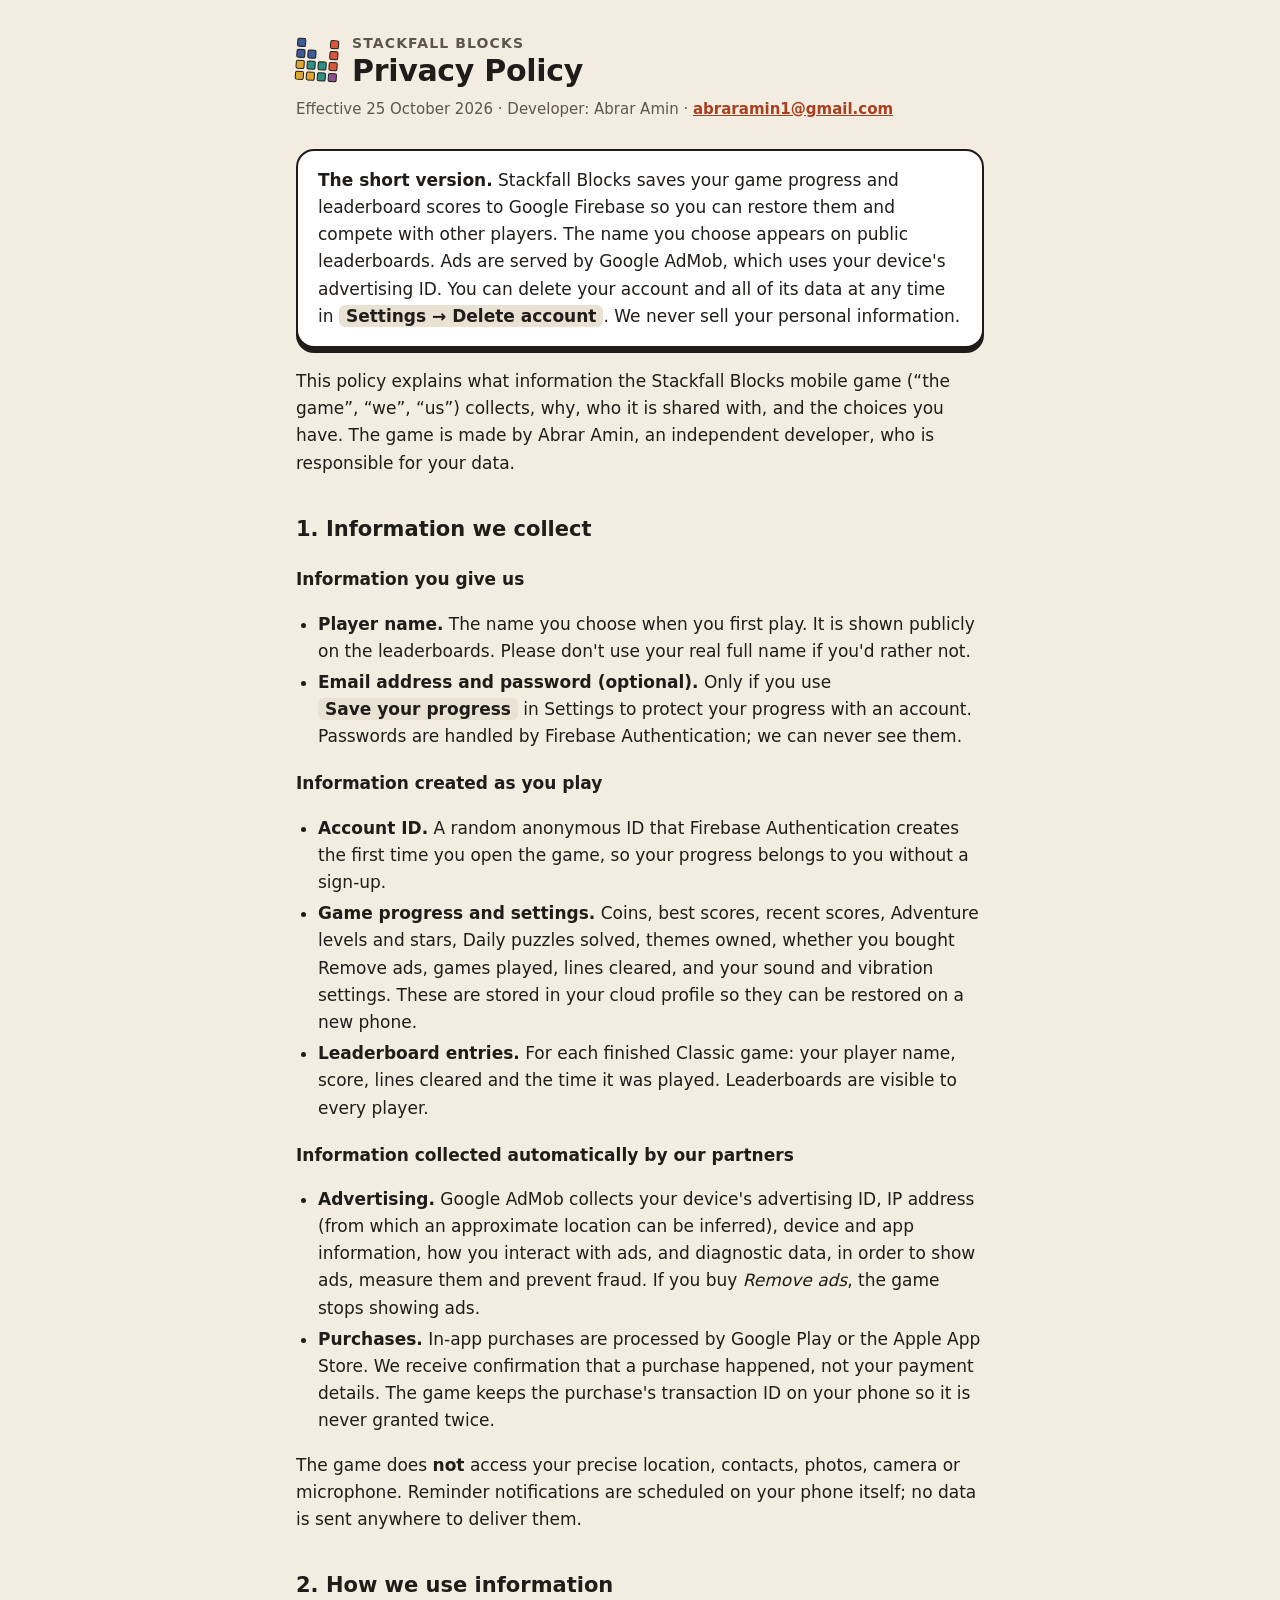
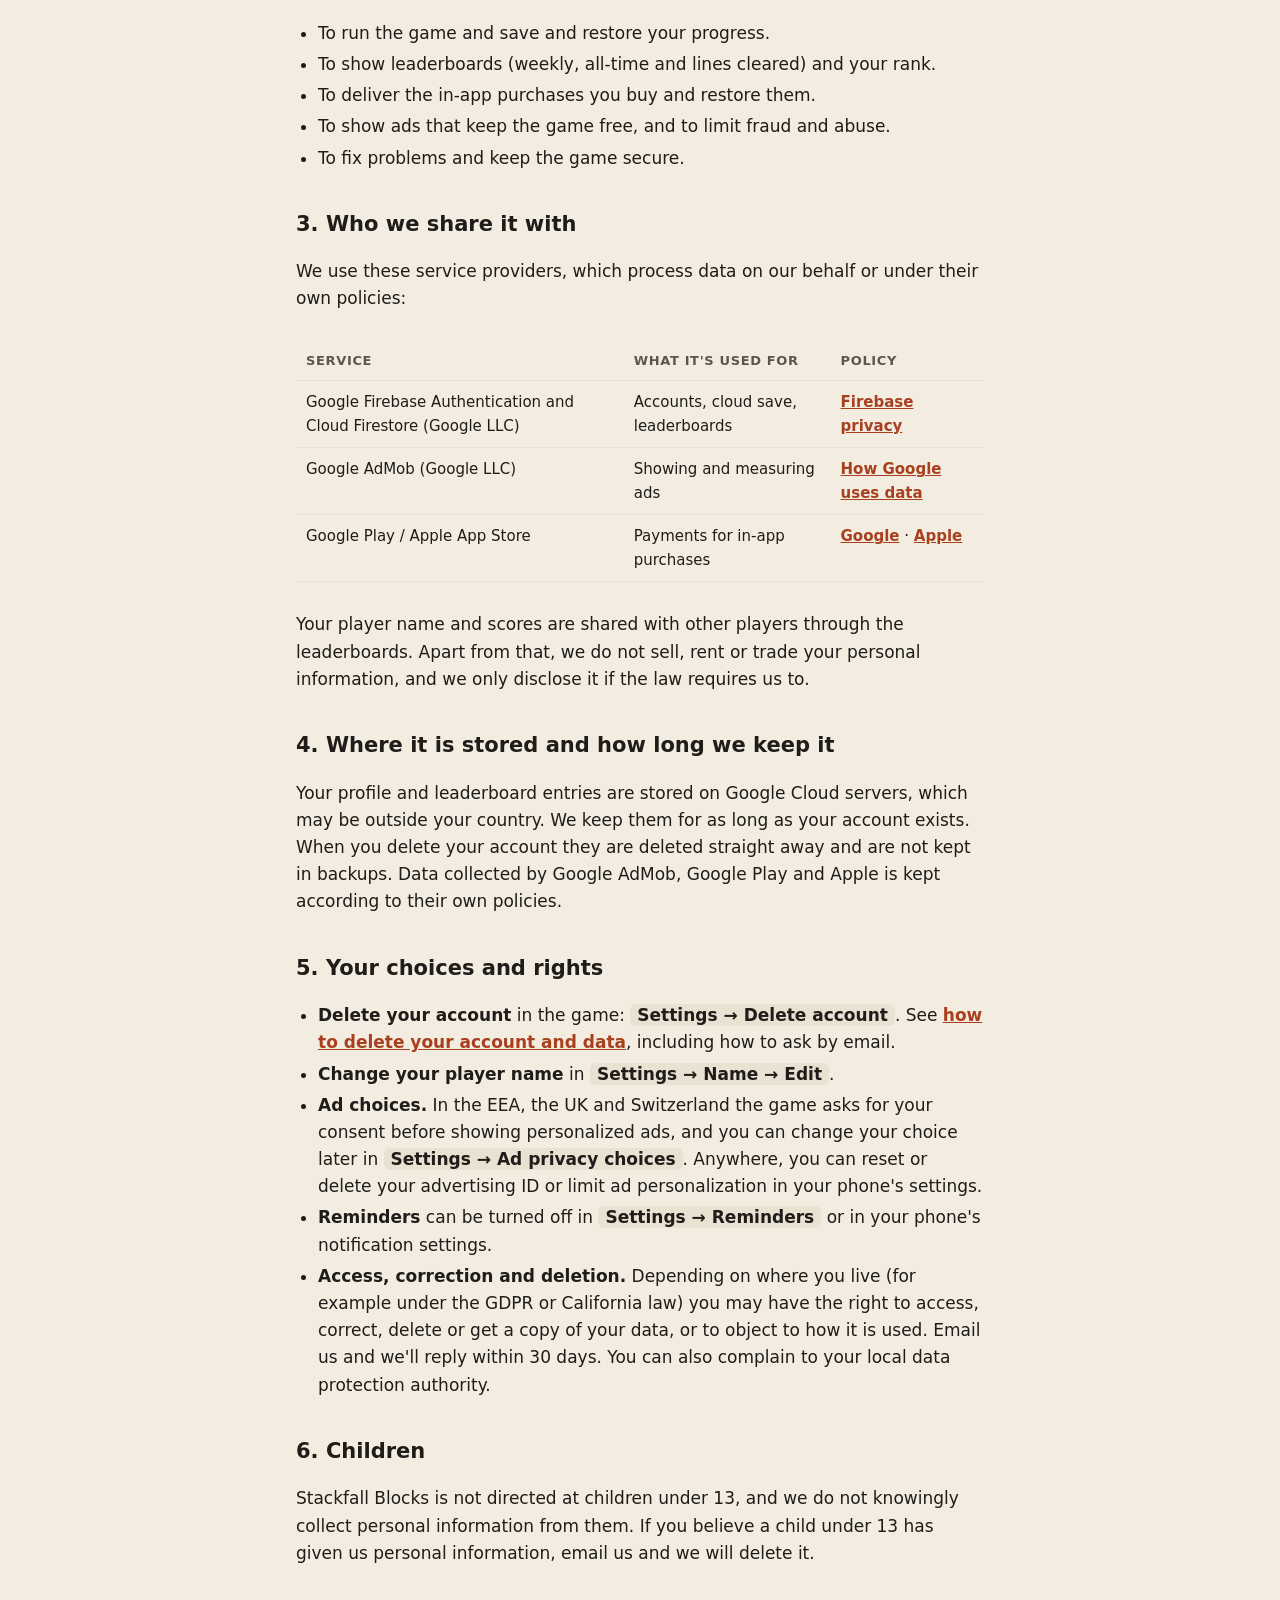
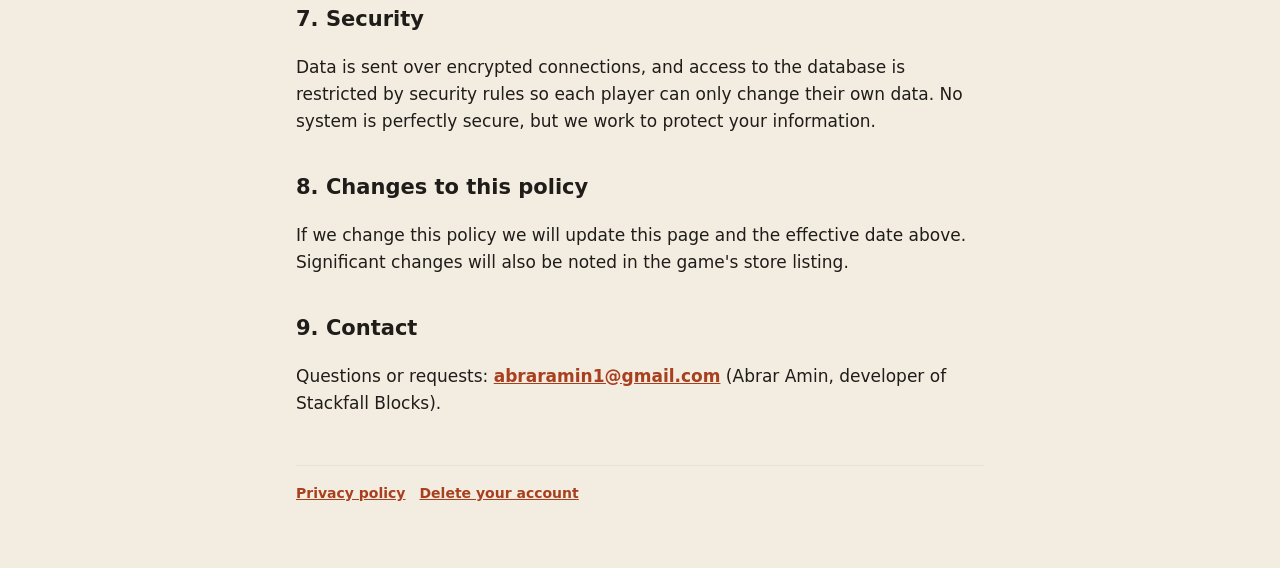
==== stackfall-blocks/privacy.html @ 4e66fdc2 "Stackfall Blocks: privacy policy and account deletion pages" ====
<!doctype html>
<html lang="en">
<head>
<meta charset="utf-8">
<meta name="viewport" content="width=device-width, initial-scale=1">
<title>Stackfall Blocks Privacy Policy</title>
<meta name="description" content="Privacy policy for the Stackfall Blocks puzzle game by Abrar Amin.">
<link rel="stylesheet" href="style.css">
</head>
<body>
<main>
<header>
  <div class="logo" aria-hidden="true">
    <i style="background:#3D5A99"></i><i class="x"></i><i class="x"></i><i style="background:#D9573B"></i>
    <i style="background:#3D5A99"></i><i style="background:#3D5A99"></i><i class="x"></i><i style="background:#D9573B"></i>
    <i style="background:#E0A632"></i><i style="background:#2F8F83"></i><i style="background:#2F8F83"></i><i style="background:#D9573B"></i>
    <i style="background:#E0A632"></i><i style="background:#E0A632"></i><i style="background:#2F8F83"></i><i style="background:#8A4F8F"></i>
  </div>
  <div>
    <div class="app">Stackfall Blocks</div>
    <h1>Privacy Policy</h1>
  </div>
</header>
<p class="meta">Effective 25 October 2026 · Developer: Abrar Amin · <a href="mailto:abraramin1@gmail.com">abraramin1@gmail.com</a></p>

<div class="card">
  <p><strong>The short version.</strong> Stackfall Blocks saves your game progress and leaderboard scores to Google Firebase so you can restore them and compete with other players. The name you choose appears on public leaderboards. Ads are served by Google AdMob, which uses your device's advertising ID. You can delete your account and all of its data at any time in <span class="kbd">Settings → Delete account</span>. We never sell your personal information.</p>
</div>

<p>This policy explains what information the Stackfall Blocks mobile game (“the game”, “we”, “us”) collects, why, who it is shared with, and the choices you have. The game is made by Abrar Amin, an independent developer, who is responsible for your data.</p>

<h2>1. Information we collect</h2>

<h3>Information you give us</h3>
<ul>
  <li><strong>Player name.</strong> The name you choose when you first play. It is shown publicly on the leaderboards. Please don't use your real full name if you'd rather not.</li>
  <li><strong>Email address and password (optional).</strong> Only if you use <span class="kbd">Save your progress</span> in Settings to protect your progress with an account. Passwords are handled by Firebase Authentication; we can never see them.</li>
</ul>

<h3>Information created as you play</h3>
<ul>
  <li><strong>Account ID.</strong> A random anonymous ID that Firebase Authentication creates the first time you open the game, so your progress belongs to you without a sign-up.</li>
  <li><strong>Game progress and settings.</strong> Coins, best scores, recent scores, Adventure levels and stars, Daily puzzles solved, themes owned, whether you bought Remove ads, games played, lines cleared, and your sound and vibration settings. These are stored in your cloud profile so they can be restored on a new phone.</li>
  <li><strong>Leaderboard entries.</strong> For each finished Classic game: your player name, score, lines cleared and the time it was played. Leaderboards are visible to every player.</li>
</ul>

<h3>Information collected automatically by our partners</h3>
<ul>
  <li><strong>Advertising.</strong> Google AdMob collects your device's advertising ID, IP address (from which an approximate location can be inferred), device and app information, how you interact with ads, and diagnostic data, in order to show ads, measure them and prevent fraud. If you buy <em>Remove ads</em>, the game stops showing ads.</li>
  <li><strong>Purchases.</strong> In-app purchases are processed by Google Play or the Apple App Store. We receive confirmation that a purchase happened, not your payment details. The game keeps the purchase's transaction ID on your phone so it is never granted twice.</li>
</ul>

<p>The game does <strong>not</strong> access your precise location, contacts, photos, camera or microphone. Reminder notifications are scheduled on your phone itself; no data is sent anywhere to deliver them.</p>

<h2>2. How we use information</h2>
<ul>
  <li>To run the game and save and restore your progress.</li>
  <li>To show leaderboards (weekly, all-time and lines cleared) and your rank.</li>
  <li>To deliver the in-app purchases you buy and restore them.</li>
  <li>To show ads that keep the game free, and to limit fraud and abuse.</li>
  <li>To fix problems and keep the game secure.</li>
</ul>

<h2>3. Who we share it with</h2>
<p>We use these service providers, which process data on our behalf or under their own policies:</p>
<div class="tablewrap">
<table>
  <tr><th>Service</th><th>What it's used for</th><th>Policy</th></tr>
  <tr><td>Google Firebase Authentication and Cloud Firestore (Google LLC)</td><td>Accounts, cloud save, leaderboards</td><td><a href="https://firebase.google.com/support/privacy">Firebase privacy</a></td></tr>
  <tr><td>Google AdMob (Google LLC)</td><td>Showing and measuring ads</td><td><a href="https://policies.google.com/technologies/partner-sites">How Google uses data</a></td></tr>
  <tr><td>Google Play / Apple App Store</td><td>Payments for in-app purchases</td><td><a href="https://policies.google.com/privacy">Google</a> · <a href="https://www.apple.com/legal/privacy/">Apple</a></td></tr>
</table>
</div>
<p>Your player name and scores are shared with other players through the leaderboards. Apart from that, we do not sell, rent or trade your personal information, and we only disclose it if the law requires us to.</p>

<h2>4. Where it is stored and how long we keep it</h2>
<p>Your profile and leaderboard entries are stored on Google Cloud servers, which may be outside your country. We keep them for as long as your account exists. When you delete your account they are deleted straight away and are not kept in backups. Data collected by Google AdMob, Google Play and Apple is kept according to their own policies.</p>

<h2>5. Your choices and rights</h2>
<ul>
  <li><strong>Delete your account</strong> in the game: <span class="kbd">Settings → Delete account</span>. See <a href="delete-account.html">how to delete your account and data</a>, including how to ask by email.</li>
  <li><strong>Change your player name</strong> in <span class="kbd">Settings → Name → Edit</span>.</li>
  <li><strong>Ad choices.</strong> In the EEA, the UK and Switzerland the game asks for your consent before showing personalized ads, and you can change your choice later in <span class="kbd">Settings → Ad privacy choices</span>. Anywhere, you can reset or delete your advertising ID or limit ad personalization in your phone's settings.</li>
  <li><strong>Reminders</strong> can be turned off in <span class="kbd">Settings → Reminders</span> or in your phone's notification settings.</li>
  <li><strong>Access, correction and deletion.</strong> Depending on where you live (for example under the GDPR or California law) you may have the right to access, correct, delete or get a copy of your data, or to object to how it is used. Email us and we'll reply within 30 days. You can also complain to your local data protection authority.</li>
</ul>

<h2>6. Children</h2>
<p>Stackfall Blocks is not directed at children under 13, and we do not knowingly collect personal information from them. If you believe a child under 13 has given us personal information, email us and we will delete it.</p>

<h2>7. Security</h2>
<p>Data is sent over encrypted connections, and access to the database is restricted by security rules so each player can only change their own data. No system is perfectly secure, but we work to protect your information.</p>

<h2>8. Changes to this policy</h2>
<p>If we change this policy we will update this page and the effective date above. Significant changes will also be noted in the game's store listing.</p>

<h2>9. Contact</h2>
<p>Questions or requests: <a href="mailto:abraramin1@gmail.com">abraramin1@gmail.com</a> (Abrar Amin, developer of Stackfall Blocks).</p>

<footer>
  <a href="privacy.html">Privacy policy</a><a href="delete-account.html">Delete your account</a>
</footer>
</main>
</body>
</html>
---- stackfall-blocks/style.css ----
:root {
  --paper: #F3EDE1; --paper2: #E9E1D2; --ink: #1F1C19; --ink-soft: #5E564C;
  --rust: #A8401F; --teal: #2F8F83; --card: #FFFFFF; --line: #1F1C19;
}
@media (prefers-color-scheme: dark) {
  :root:not([data-theme="light"]) {
    --paper: #1C1A17; --paper2: #26231F; --ink: #F3EDE1; --ink-soft: #B9AE9E;
    --rust: #E8835F; --teal: #5BC0B2; --card: #24211D; --line: #4A443C;
  }
}
* { box-sizing: border-box; }
body {
  margin: 0; background: var(--paper); color: var(--ink);
  font: 17px/1.6 "Rubik", system-ui, -apple-system, "Segoe UI", sans-serif;
}
main { max-width: 720px; margin: 0 auto; padding: 32px 16px 64px; }
header { display: flex; align-items: center; gap: 14px; margin-bottom: 8px; }
.logo { display: grid; grid-template-columns: repeat(4, 9px); gap: 2px; transform: rotate(4deg); flex: none; }
.logo i { width: 9px; height: 9px; border-radius: 2px; border: 1.5px solid var(--line); }
.logo i.x { visibility: hidden; }
h1 { font-size: 30px; line-height: 1.15; margin: 0; font-weight: 800; letter-spacing: -0.01em; }
.app { font-size: 14px; font-weight: 700; color: var(--ink-soft); text-transform: uppercase; letter-spacing: 0.08em; }
.meta { color: var(--ink-soft); font-size: 15px; margin: 4px 0 28px; }
h2 { font-size: 21px; margin: 36px 0 8px; font-weight: 800; }
h3 { font-size: 17px; margin: 20px 0 4px; }
p, li { max-width: 68ch; }
ul { padding-left: 22px; }
li { margin: 4px 0; }
a { color: var(--rust); font-weight: 600; }
.card {
  background: var(--card); border: 2px solid var(--line); border-radius: 18px;
  padding: 16px 20px; margin: 20px 0; box-shadow: 0 5px 0 var(--line);
}
.card p:first-child, .card h3:first-child { margin-top: 0; }
.card p:last-child, .card ul:last-child { margin-bottom: 0; }
ol.steps { padding-left: 22px; }
ol.steps li { margin: 8px 0; }
.kbd { font-weight: 700; background: var(--paper2); border-radius: 6px; padding: 1px 7px; white-space: nowrap; }
table { border-collapse: collapse; width: 100%; font-size: 15px; margin: 12px 0; }
th, td { text-align: left; vertical-align: top; padding: 9px 10px; border-bottom: 1px solid var(--paper2); }
th { font-weight: 700; color: var(--ink-soft); font-size: 13px; text-transform: uppercase; letter-spacing: 0.05em; }
.tablewrap { overflow-x: auto; }
footer { margin-top: 48px; padding-top: 16px; border-top: 1px solid var(--paper2); color: var(--ink-soft); font-size: 14px; }
footer a { margin-right: 14px; }
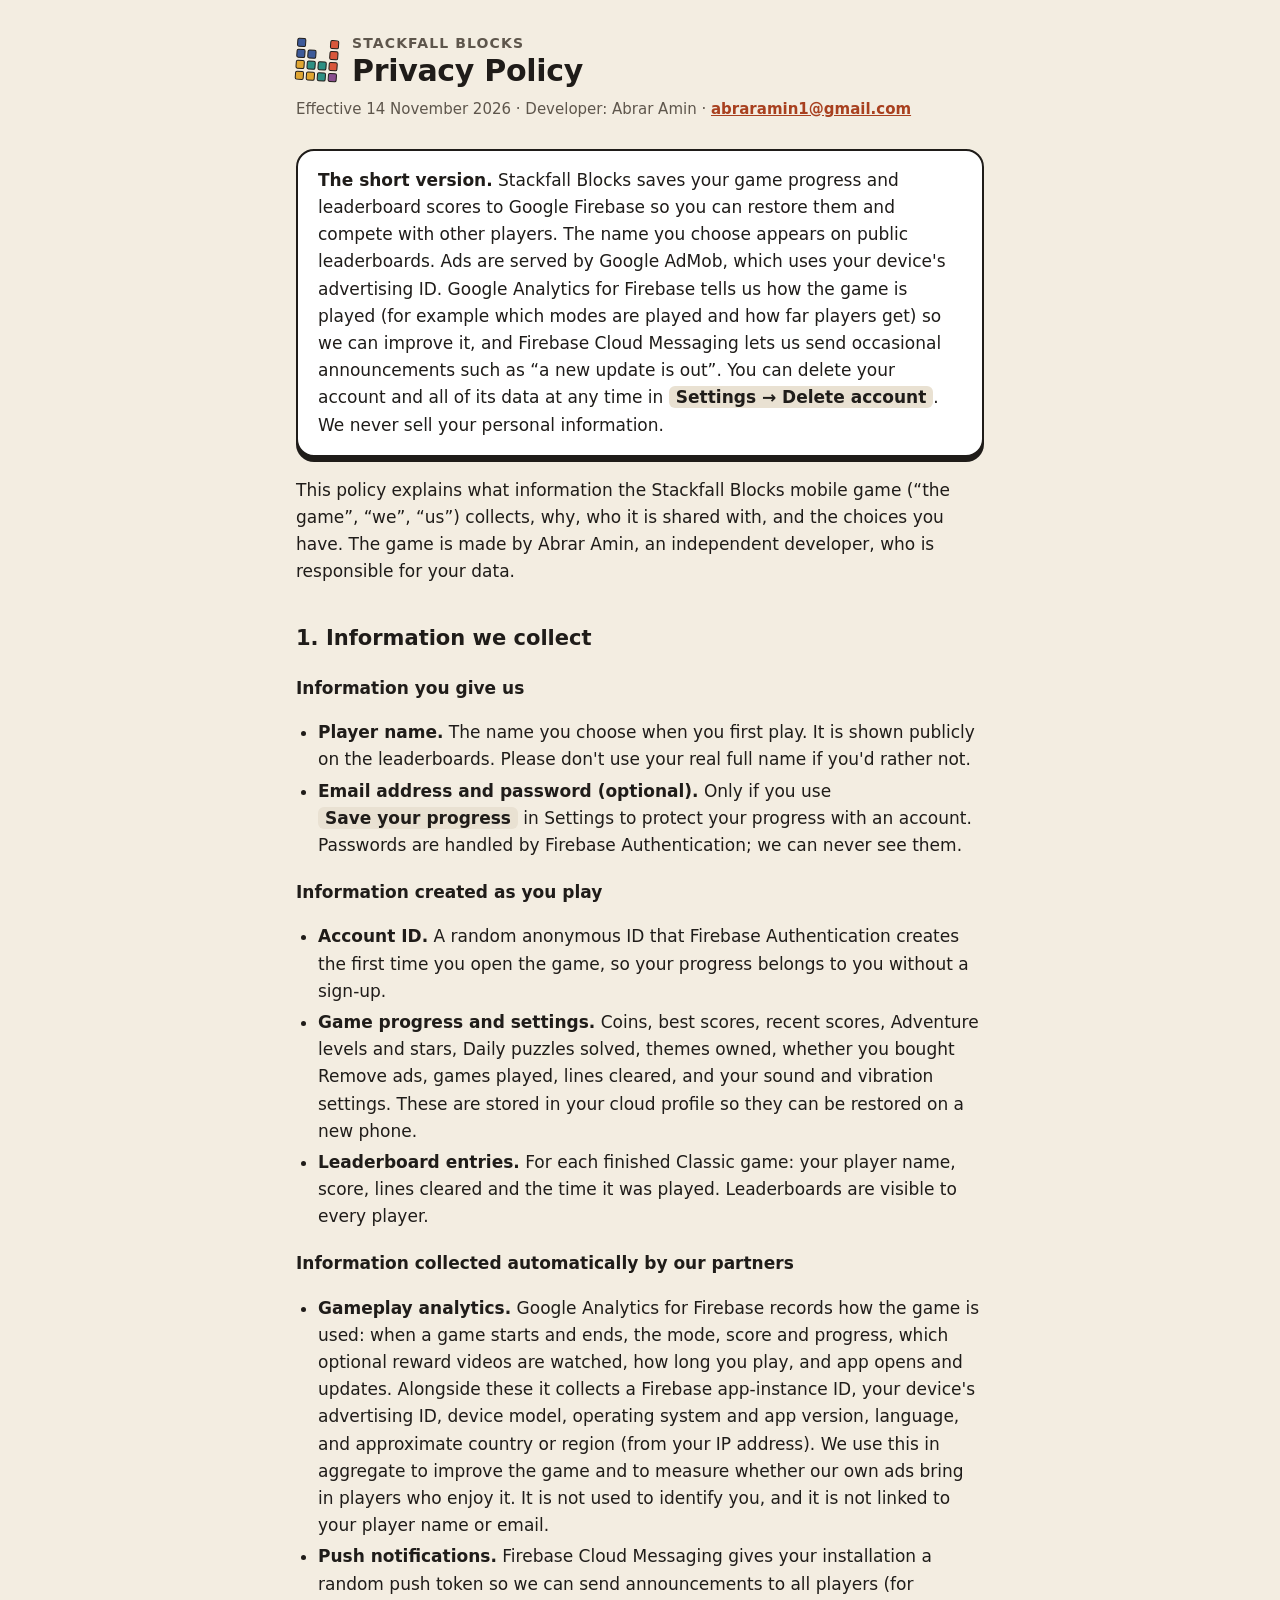
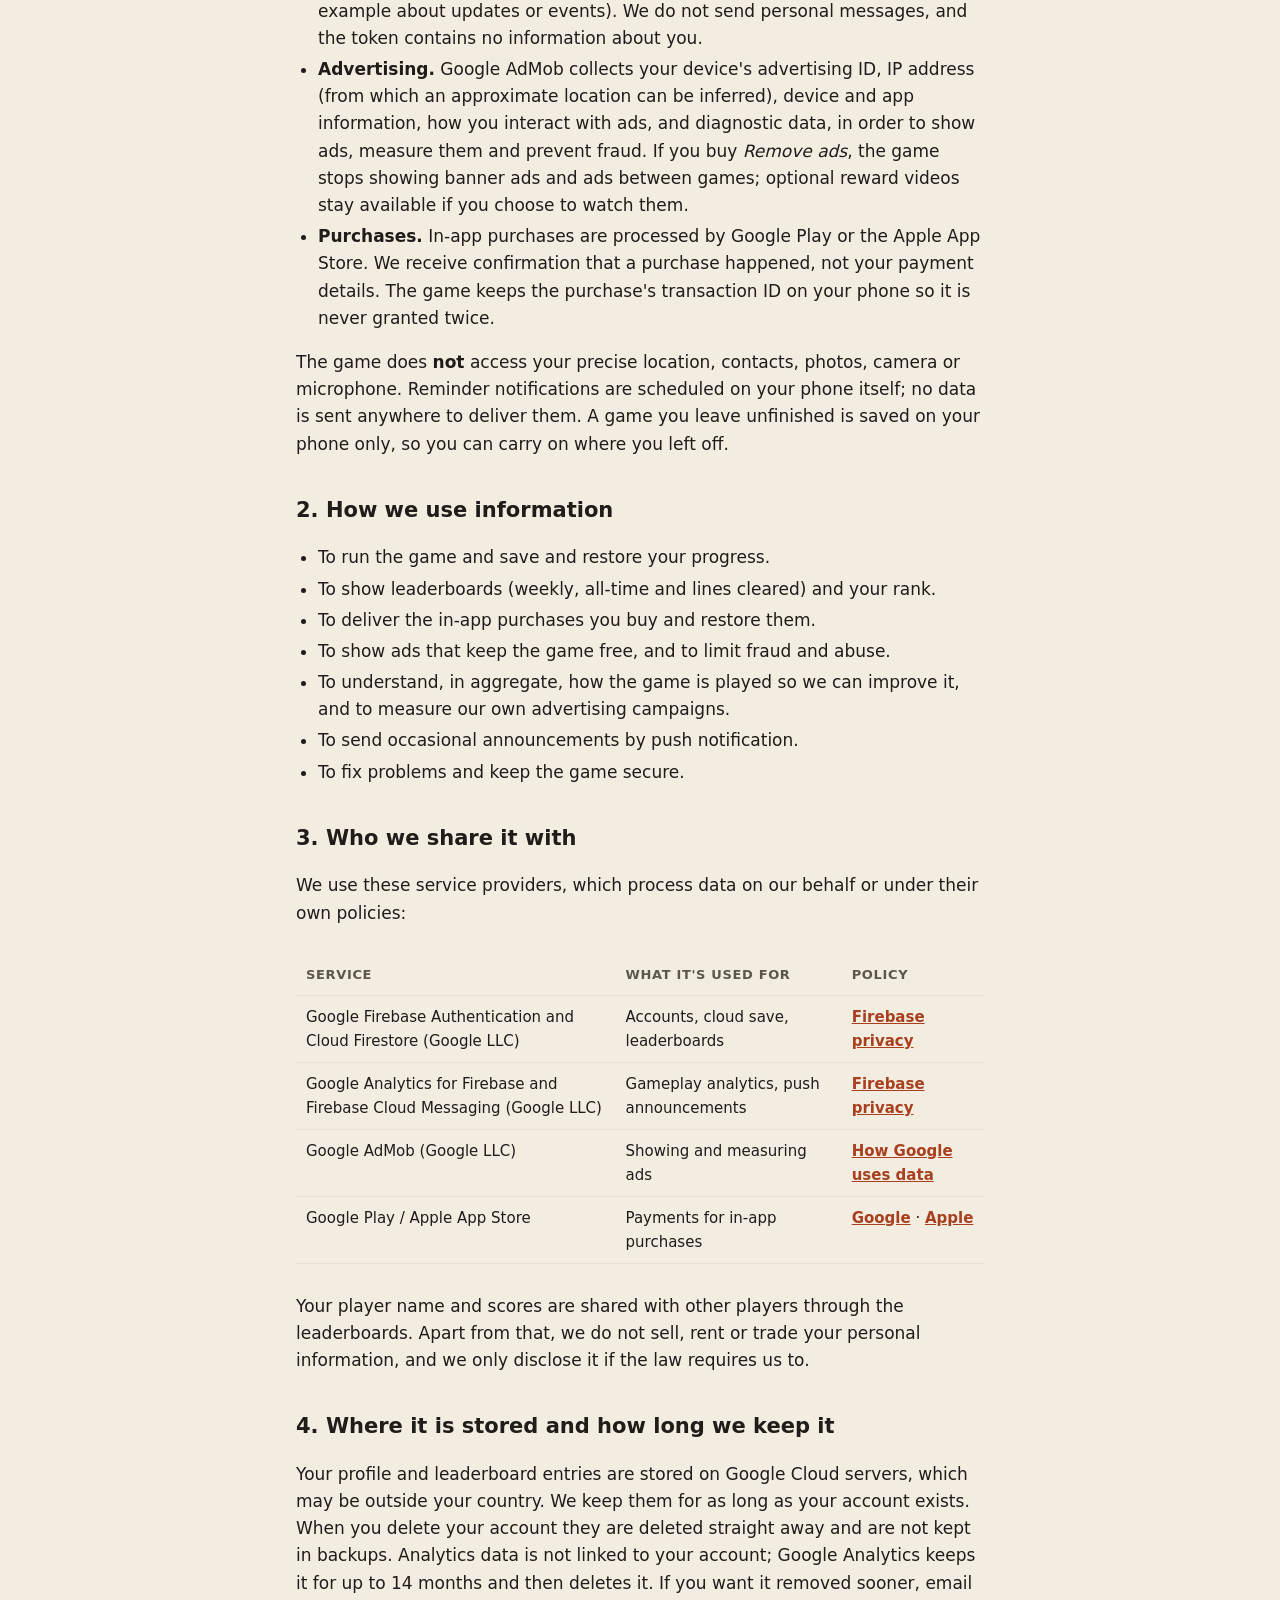
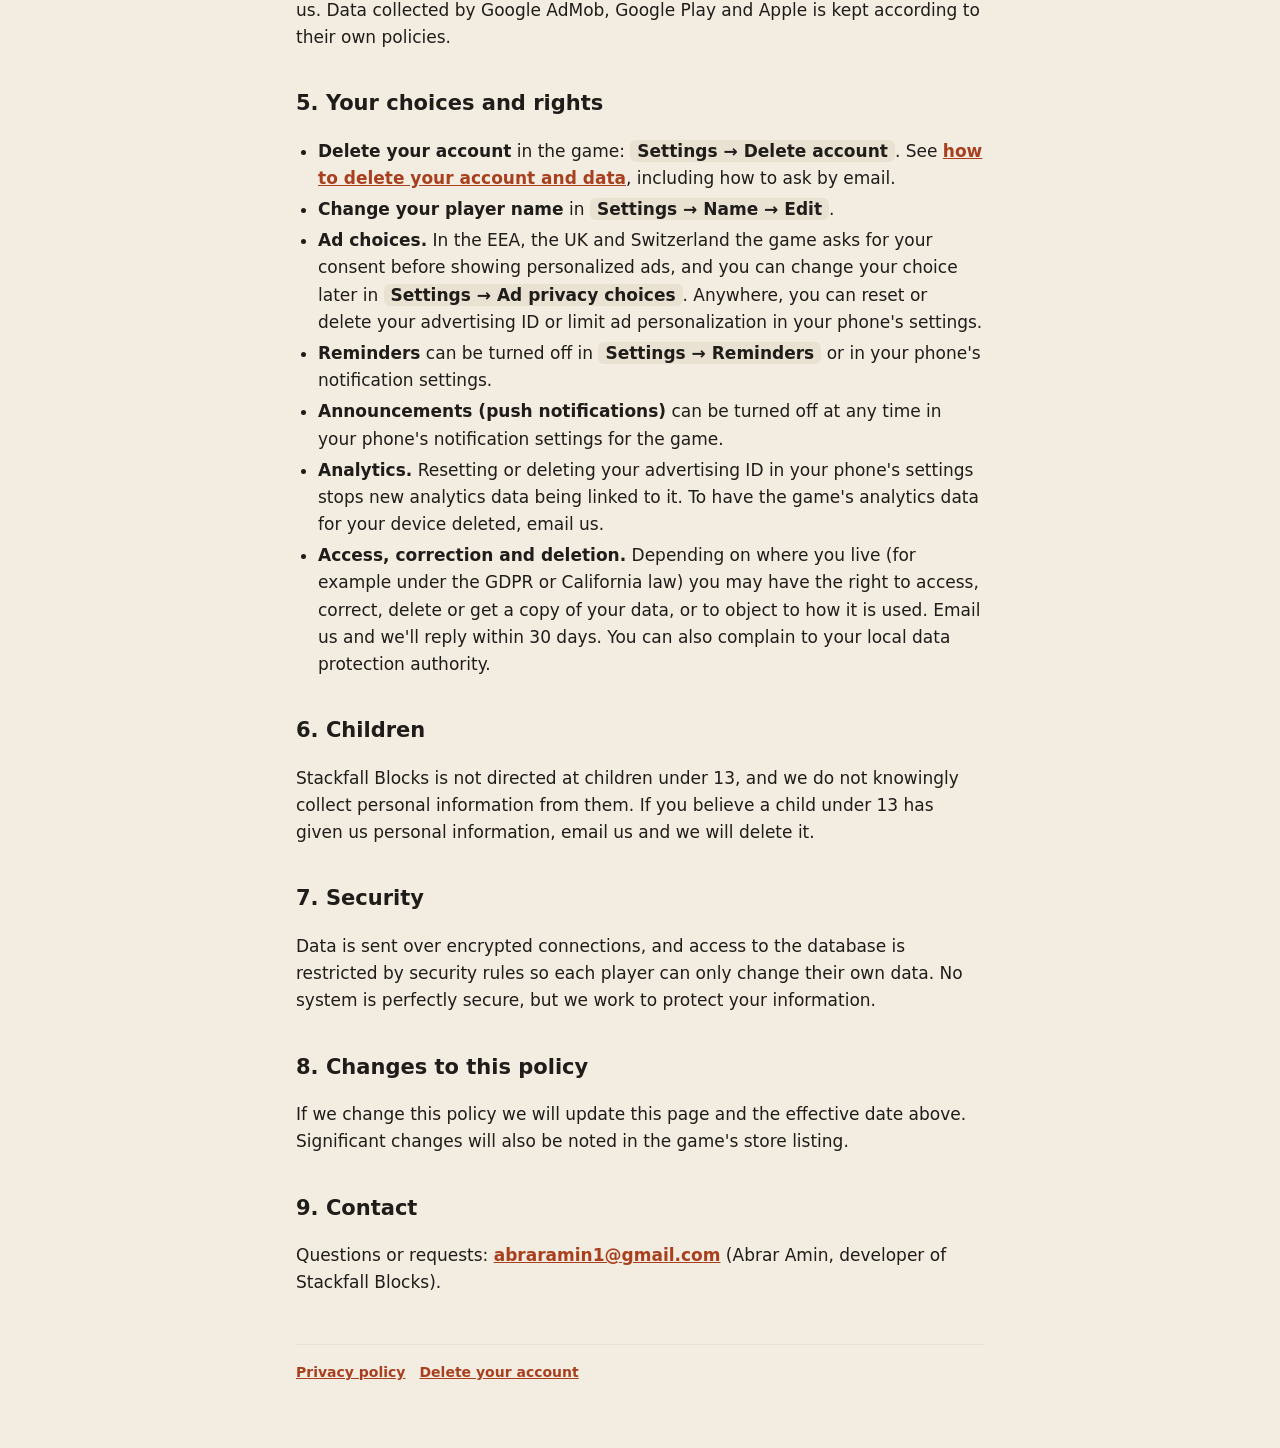
==== commit 46c7e3f1: "Stackfall Blocks + Tiles privacy: Firebase Analytics, push announcements, on-device saved game, bann" ====
--- a/stackfall-blocks/privacy.html
+++ b/stackfall-blocks/privacy.html
@@ -21,10 +21,10 @@
     <h1>Privacy Policy</h1>
   </div>
 </header>
-<p class="meta">Effective 25 October 2026 · Developer: Abrar Amin · <a href="mailto:abraramin1@gmail.com">abraramin1@gmail.com</a></p>
+<p class="meta">Effective 14 November 2026 · Developer: Abrar Amin · <a href="mailto:abraramin1@gmail.com">abraramin1@gmail.com</a></p>
 
 <div class="card">
-  <p><strong>The short version.</strong> Stackfall Blocks saves your game progress and leaderboard scores to Google Firebase so you can restore them and compete with other players. The name you choose appears on public leaderboards. Ads are served by Google AdMob, which uses your device's advertising ID. You can delete your account and all of its data at any time in <span class="kbd">Settings → Delete account</span>. We never sell your personal information.</p>
+  <p><strong>The short version.</strong> Stackfall Blocks saves your game progress and leaderboard scores to Google Firebase so you can restore them and compete with other players. The name you choose appears on public leaderboards. Ads are served by Google AdMob, which uses your device's advertising ID. Google Analytics for Firebase tells us how the game is played (for example which modes are played and how far players get) so we can improve it, and Firebase Cloud Messaging lets us send occasional announcements such as “a new update is out”. You can delete your account and all of its data at any time in <span class="kbd">Settings → Delete account</span>. We never sell your personal information.</p>
 </div>
 
 <p>This policy explains what information the Stackfall Blocks mobile game (“the game”, “we”, “us”) collects, why, who it is shared with, and the choices you have. The game is made by Abrar Amin, an independent developer, who is responsible for your data.</p>
@@ -46,11 +46,13 @@
 
 <h3>Information collected automatically by our partners</h3>
 <ul>
-  <li><strong>Advertising.</strong> Google AdMob collects your device's advertising ID, IP address (from which an approximate location can be inferred), device and app information, how you interact with ads, and diagnostic data, in order to show ads, measure them and prevent fraud. If you buy <em>Remove ads</em>, the game stops showing ads.</li>
+  <li><strong>Gameplay analytics.</strong> Google Analytics for Firebase records how the game is used: when a game starts and ends, the mode, score and progress, which optional reward videos are watched, how long you play, and app opens and updates. Alongside these it collects a Firebase app-instance ID, your device's advertising ID, device model, operating system and app version, language, and approximate country or region (from your IP address). We use this in aggregate to improve the game and to measure whether our own ads bring in players who enjoy it. It is not used to identify you, and it is not linked to your player name or email.</li>
+  <li><strong>Push notifications.</strong> Firebase Cloud Messaging gives your installation a random push token so we can send announcements to all players (for example about updates or events). We do not send personal messages, and the token contains no information about you.</li>
+  <li><strong>Advertising.</strong> Google AdMob collects your device's advertising ID, IP address (from which an approximate location can be inferred), device and app information, how you interact with ads, and diagnostic data, in order to show ads, measure them and prevent fraud. If you buy <em>Remove ads</em>, the game stops showing banner ads and ads between games; optional reward videos stay available if you choose to watch them.</li>
   <li><strong>Purchases.</strong> In-app purchases are processed by Google Play or the Apple App Store. We receive confirmation that a purchase happened, not your payment details. The game keeps the purchase's transaction ID on your phone so it is never granted twice.</li>
 </ul>
 
-<p>The game does <strong>not</strong> access your precise location, contacts, photos, camera or microphone. Reminder notifications are scheduled on your phone itself; no data is sent anywhere to deliver them.</p>
+<p>The game does <strong>not</strong> access your precise location, contacts, photos, camera or microphone. Reminder notifications are scheduled on your phone itself; no data is sent anywhere to deliver them. A game you leave unfinished is saved on your phone only, so you can carry on where you left off.</p>
 
 <h2>2. How we use information</h2>
 <ul>
@@ -58,6 +60,8 @@
   <li>To show leaderboards (weekly, all-time and lines cleared) and your rank.</li>
   <li>To deliver the in-app purchases you buy and restore them.</li>
   <li>To show ads that keep the game free, and to limit fraud and abuse.</li>
+  <li>To understand, in aggregate, how the game is played so we can improve it, and to measure our own advertising campaigns.</li>
+  <li>To send occasional announcements by push notification.</li>
   <li>To fix problems and keep the game secure.</li>
 </ul>
 
@@ -67,6 +71,7 @@
 <table>
   <tr><th>Service</th><th>What it's used for</th><th>Policy</th></tr>
   <tr><td>Google Firebase Authentication and Cloud Firestore (Google LLC)</td><td>Accounts, cloud save, leaderboards</td><td><a href="https://firebase.google.com/support/privacy">Firebase privacy</a></td></tr>
+  <tr><td>Google Analytics for Firebase and Firebase Cloud Messaging (Google LLC)</td><td>Gameplay analytics, push announcements</td><td><a href="https://firebase.google.com/support/privacy">Firebase privacy</a></td></tr>
   <tr><td>Google AdMob (Google LLC)</td><td>Showing and measuring ads</td><td><a href="https://policies.google.com/technologies/partner-sites">How Google uses data</a></td></tr>
   <tr><td>Google Play / Apple App Store</td><td>Payments for in-app purchases</td><td><a href="https://policies.google.com/privacy">Google</a> · <a href="https://www.apple.com/legal/privacy/">Apple</a></td></tr>
 </table>
@@ -74,7 +79,7 @@
 <p>Your player name and scores are shared with other players through the leaderboards. Apart from that, we do not sell, rent or trade your personal information, and we only disclose it if the law requires us to.</p>
 
 <h2>4. Where it is stored and how long we keep it</h2>
-<p>Your profile and leaderboard entries are stored on Google Cloud servers, which may be outside your country. We keep them for as long as your account exists. When you delete your account they are deleted straight away and are not kept in backups. Data collected by Google AdMob, Google Play and Apple is kept according to their own policies.</p>
+<p>Your profile and leaderboard entries are stored on Google Cloud servers, which may be outside your country. We keep them for as long as your account exists. When you delete your account they are deleted straight away and are not kept in backups. Analytics data is not linked to your account; Google Analytics keeps it for up to 14 months and then deletes it. If you want it removed sooner, email us. Data collected by Google AdMob, Google Play and Apple is kept according to their own policies.</p>
 
 <h2>5. Your choices and rights</h2>
 <ul>
@@ -82,6 +87,8 @@
   <li><strong>Change your player name</strong> in <span class="kbd">Settings → Name → Edit</span>.</li>
   <li><strong>Ad choices.</strong> In the EEA, the UK and Switzerland the game asks for your consent before showing personalized ads, and you can change your choice later in <span class="kbd">Settings → Ad privacy choices</span>. Anywhere, you can reset or delete your advertising ID or limit ad personalization in your phone's settings.</li>
   <li><strong>Reminders</strong> can be turned off in <span class="kbd">Settings → Reminders</span> or in your phone's notification settings.</li>
+  <li><strong>Announcements (push notifications)</strong> can be turned off at any time in your phone's notification settings for the game.</li>
+  <li><strong>Analytics.</strong> Resetting or deleting your advertising ID in your phone's settings stops new analytics data being linked to it. To have the game's analytics data for your device deleted, email us.</li>
   <li><strong>Access, correction and deletion.</strong> Depending on where you live (for example under the GDPR or California law) you may have the right to access, correct, delete or get a copy of your data, or to object to how it is used. Email us and we'll reply within 30 days. You can also complain to your local data protection authority.</li>
 </ul>
 
